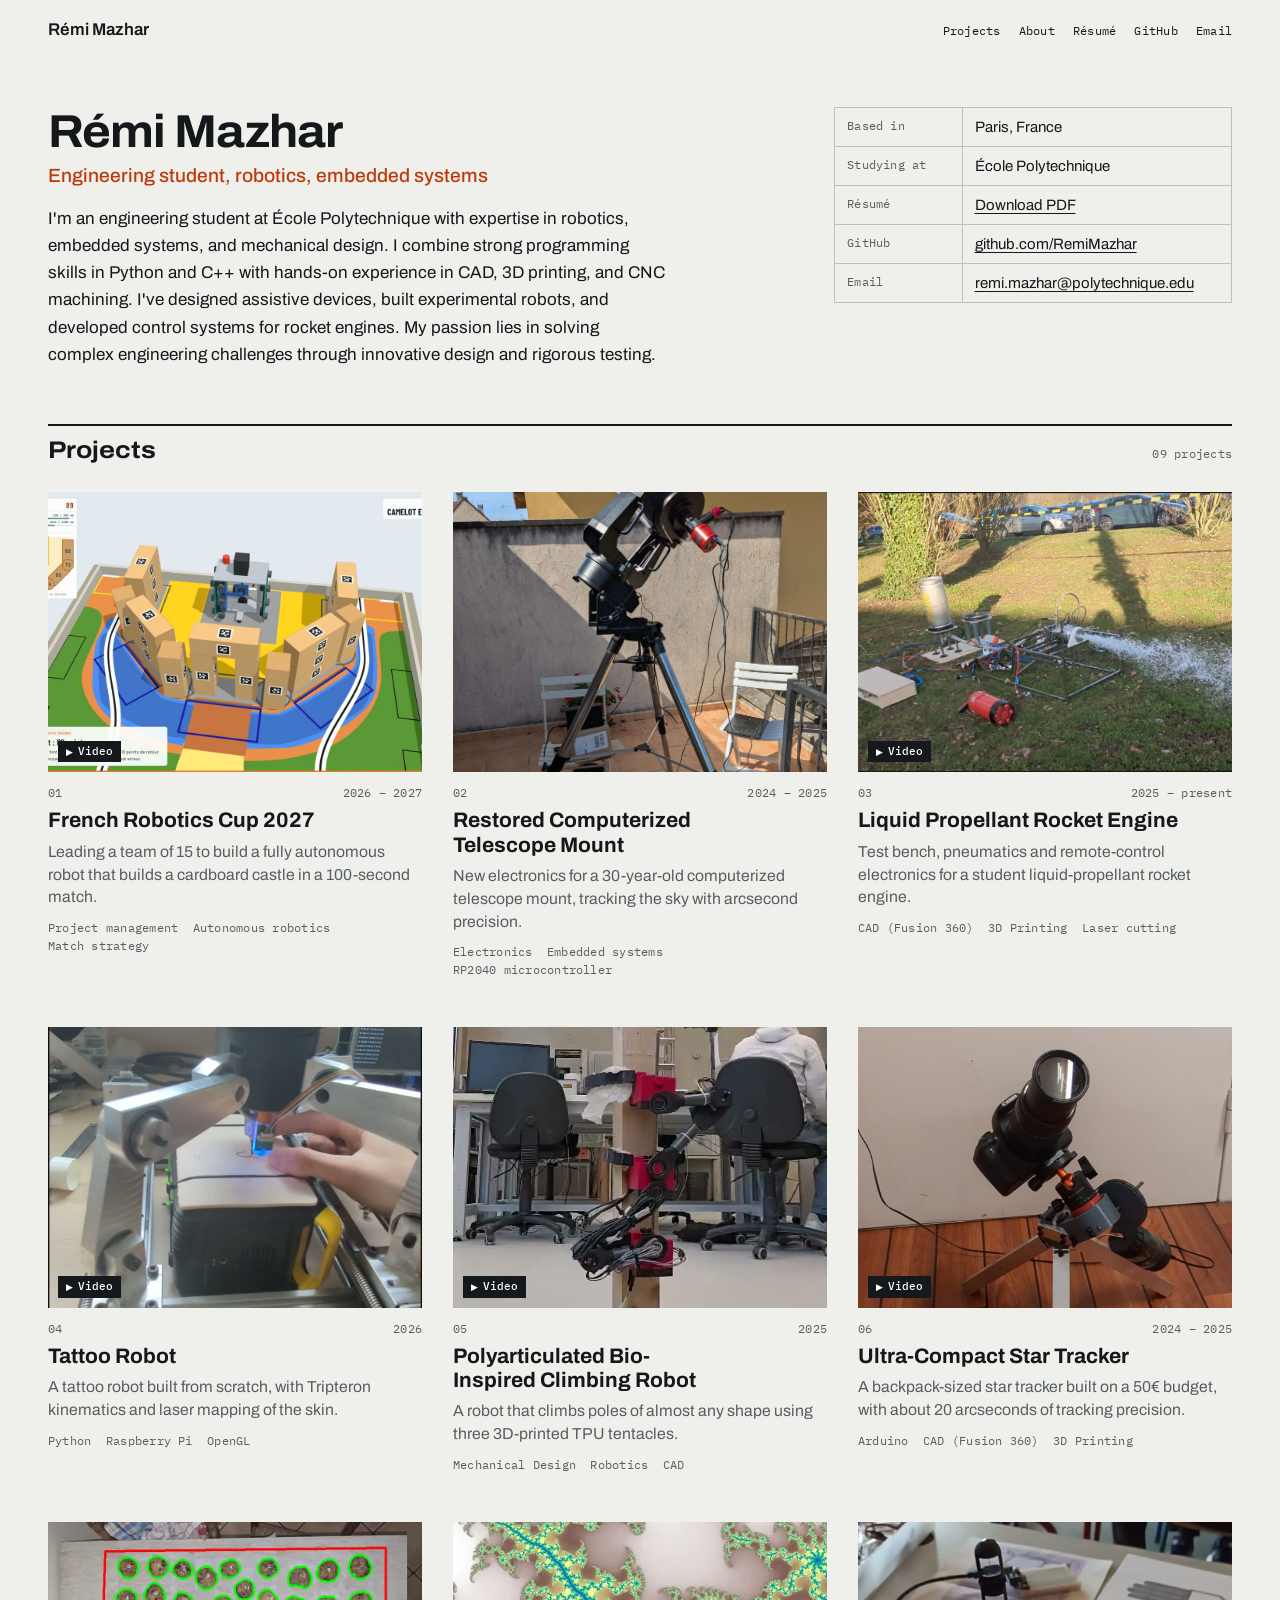
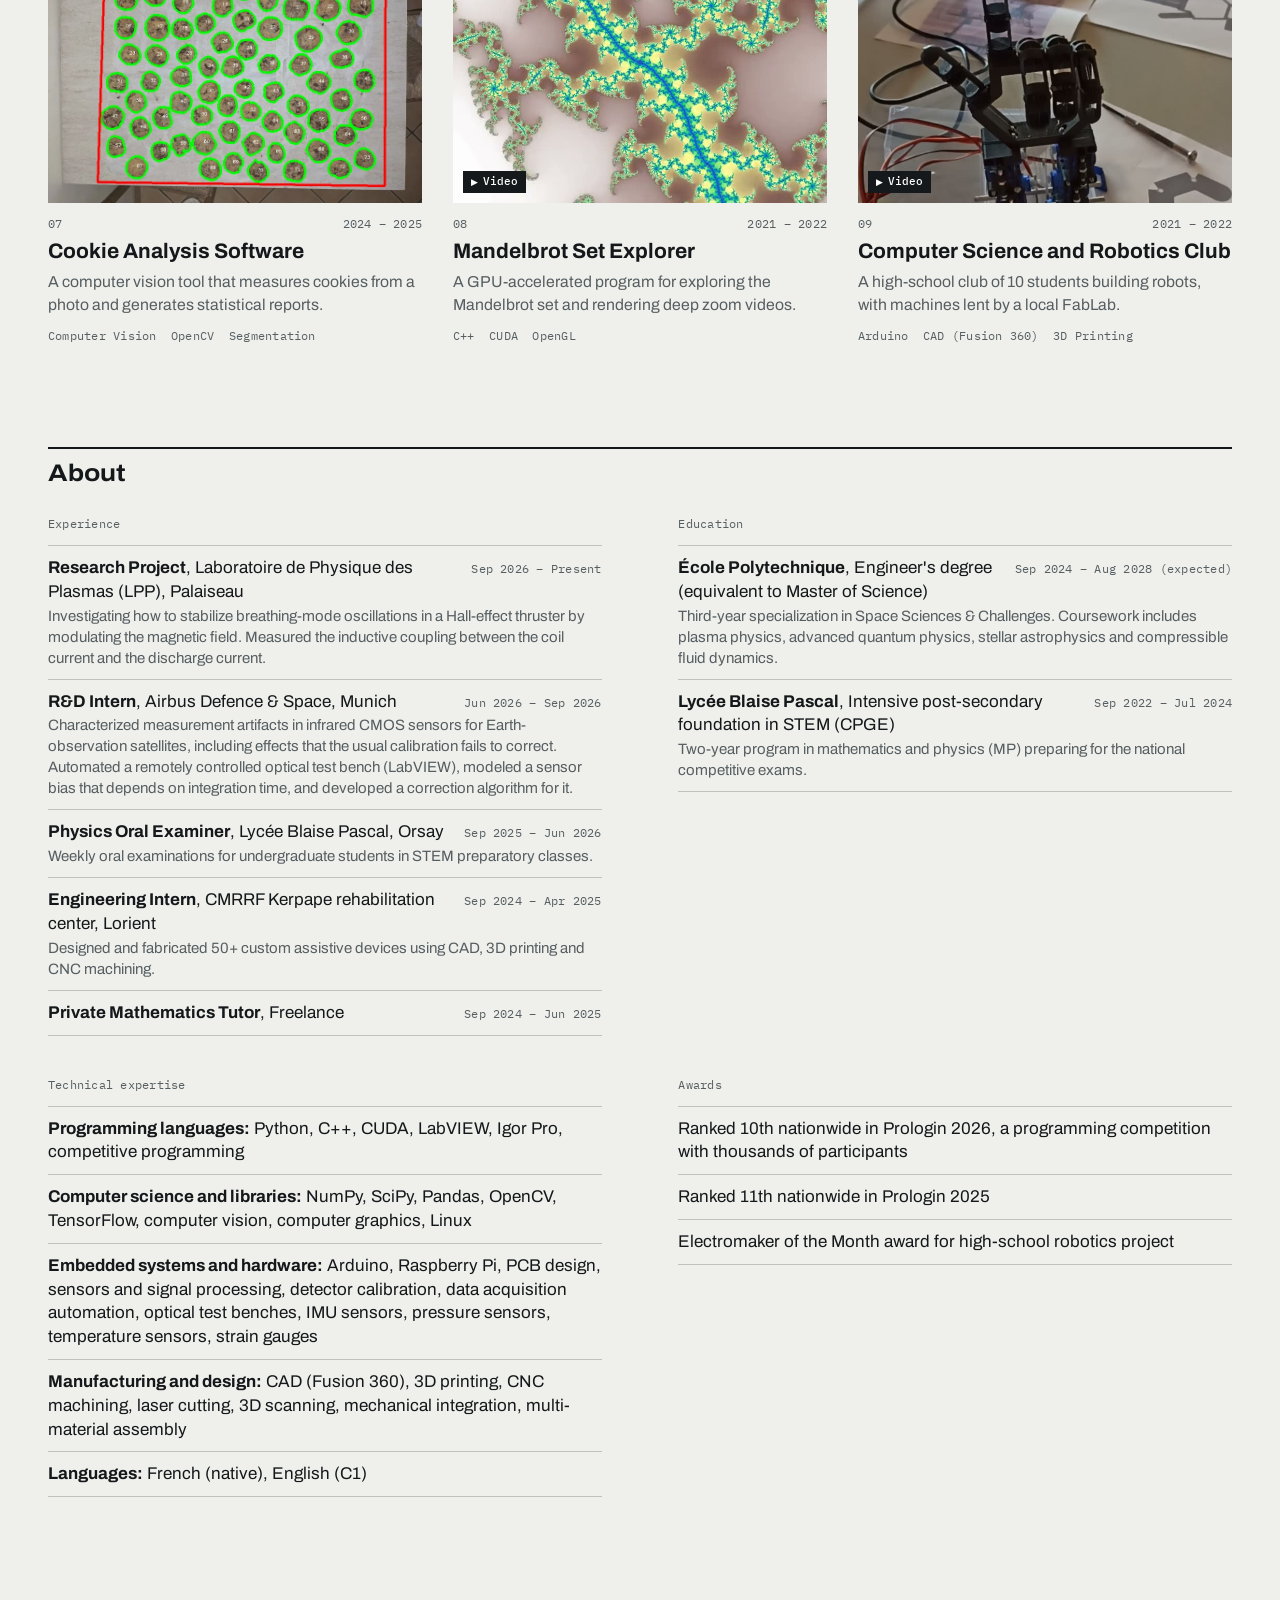
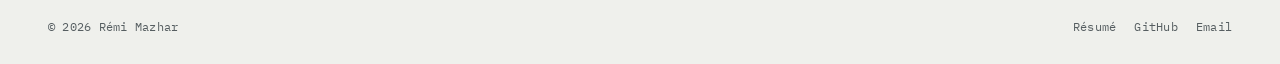
==== index.html @ 86ba4f4e "first" ====
<!doctype html>
<html lang="en">
<head>
<meta charset="utf-8">
<meta name="viewport" content="width=device-width, initial-scale=1">
<title>Rémi Mazhar, Engineering student, robotics, embedded systems</title>
<meta name="description" content="I&#x27;m an engineering student at École Polytechnique with expertise in robotics, embedded systems, and mechanical design. I combine strong programming skills…">
<meta property="og:title" content="Rémi Mazhar, Engineering student, robotics, embedded systems">
<meta property="og:description" content="I&#x27;m an engineering student at École Polytechnique with expertise in robotics, embedded systems, and mechanical design. I combine strong programming skills…">
<meta property="og:type" content="website"><meta property="og:url" content="https://remimazhar.github.io/portfolio/">
<link rel="icon" href="theme/favicon.svg" type="image/svg+xml">
<link rel="preload" href="theme/fonts/archivo-variable.woff2" as="font" type="font/woff2" crossorigin>
<link rel="stylesheet" href="theme/style.css">
<script src="theme/site.js" defer></script>
</head>
<body>
<a class="skip" href="#main">Skip to content</a>
<header class="topbar wrap">
  <a class="topbar-name" href="index.html">Rémi Mazhar</a>
  <nav aria-label="Main">
    <a href="index.html#projects">Projects</a>
    <a href="index.html#about">About</a>
    <a href="assets/resume.pdf">Résumé</a><a href="https://github.com/RemiMazhar">GitHub</a><a href="mailto:remi.mazhar@polytechnique.edu">Email</a>
  </nav>
</header>
<main id="main">
<div class="wrap">
<section class="hero">
  <div class="hero-grid">
    <div class="hero-text">
      
      <h1>Rémi Mazhar</h1>
      <p class="hero-headline">Engineering student, robotics, embedded systems</p>
      <p>I'm an engineering student at École Polytechnique with expertise in robotics, embedded systems, and mechanical design. I combine strong programming skills in Python and C++ with hands-on experience in CAD, 3D printing, and CNC machining. I've designed assistive devices, built experimental robots, and developed control systems for rocket engines. My passion lies in solving complex engineering challenges through innovative design and rigorous testing.</p>
    </div>
    <dl class="title-block"><div><dt>Based in</dt><dd>Paris, France</dd></div><div><dt>Studying at</dt><dd>École Polytechnique</dd></div><div><dt>Résumé</dt><dd><a href="assets/resume.pdf">Download PDF</a></dd></div><div><dt>GitHub</dt><dd><a href="https://github.com/RemiMazhar">github.com/RemiMazhar</a></dd></div><div><dt>Email</dt><dd><a href="mailto:remi.mazhar@polytechnique.edu">remi.mazhar@polytechnique.edu</a></dd></div></dl>
  </div>
</section>
<section id="projects" class="section">
  <div class="section-head"><h2>Projects</h2><p class="meta">09 projects</p></div>
  <ul class="cards">
<li class="card">
  <a href="projects/robotics-cup/index.html">
    <div class="card-media"><video muted loop playsinline aria-hidden="true" preload="none" poster="projects/robotics-cup/cover.jpg" src="projects/robotics-cup/cover.mp4"></video><span class="card-play">Video</span></div>
    <p class="meta"><span>01</span><span>2026 – 2027</span></p>
    <h3>French Robotics Cup 2027</h3>
    <p class="card-summary">Leading a team of 15 to build a fully autonomous robot that builds a cardboard castle in a 100-second match.</p>
    <ul class="card-skills"><li>Project management</li><li>Autonomous robotics</li><li>Match strategy</li></ul>
  </a>
</li>
<li class="card">
  <a href="projects/telescope-mount/index.html">
    <div class="card-media"><img src="projects/telescope-mount/cover.webp" alt="" loading="lazy" style="object-position:50% 25%"></div>
    <p class="meta"><span>02</span><span>2024 – 2025</span></p>
    <h3>Restored Computerized Telescope Mount</h3>
    <p class="card-summary">New electronics for a 30-year-old computerized telescope mount, tracking the sky with arcsecond precision.</p>
    <ul class="card-skills"><li>Electronics</li><li>Embedded systems</li><li>RP2040 microcontroller</li></ul>
  </a>
</li>
<li class="card">
  <a href="projects/rocket-engine/index.html">
    <div class="card-media"><video muted loop playsinline aria-hidden="true" preload="none" poster="projects/rocket-engine/cover.jpg" src="projects/rocket-engine/cover.mp4"></video><span class="card-play">Video</span></div>
    <p class="meta"><span>03</span><span>2025 – present</span></p>
    <h3>Liquid Propellant Rocket Engine</h3>
    <p class="card-summary">Test bench, pneumatics and remote-control electronics for a student liquid-propellant rocket engine.</p>
    <ul class="card-skills"><li>CAD (Fusion 360)</li><li>3D Printing</li><li>Laser cutting</li></ul>
  </a>
</li>
<li class="card">
  <a href="projects/tattoo-robot/index.html">
    <div class="card-media"><video muted loop playsinline aria-hidden="true" style="object-position:50% 45%" preload="none" poster="projects/tattoo-robot/cover.jpg" src="projects/tattoo-robot/cover.mp4"></video><span class="card-play">Video</span></div>
    <p class="meta"><span>04</span><span>2026</span></p>
    <h3>Tattoo Robot</h3>
    <p class="card-summary">A tattoo robot built from scratch, with Tripteron kinematics and laser mapping of the skin.</p>
    <ul class="card-skills"><li>Python</li><li>Raspberry Pi</li><li>OpenGL</li></ul>
  </a>
</li>
<li class="card">
  <a href="projects/climbing-robot/index.html">
    <div class="card-media"><video muted loop playsinline aria-hidden="true" style="object-position:50% 70%" preload="none" poster="projects/climbing-robot/cover.jpg" src="projects/climbing-robot/cover.mp4"></video><span class="card-play">Video</span></div>
    <p class="meta"><span>05</span><span>2025</span></p>
    <h3>Polyarticulated Bio-Inspired Climbing Robot</h3>
    <p class="card-summary">A robot that climbs poles of almost any shape using three 3D-printed TPU tentacles.</p>
    <ul class="card-skills"><li>Mechanical Design</li><li>Robotics</li><li>CAD</li></ul>
  </a>
</li>
<li class="card">
  <a href="projects/star-tracker/index.html">
    <div class="card-media"><video muted loop playsinline aria-hidden="true" style="object-position:50% 40%" preload="none" poster="projects/star-tracker/cover.jpg" src="projects/star-tracker/cover.mp4"></video><span class="card-play">Video</span></div>
    <p class="meta"><span>06</span><span>2024 – 2025</span></p>
    <h3>Ultra-Compact Star Tracker</h3>
    <p class="card-summary">A backpack-sized star tracker built on a 50€ budget, with about 20 arcseconds of tracking precision.</p>
    <ul class="card-skills"><li>Arduino</li><li>CAD (Fusion 360)</li><li>3D Printing</li></ul>
  </a>
</li>
<li class="card">
  <a href="projects/cookie-analysis/index.html">
    <div class="card-media"><img src="projects/cookie-analysis/cover.webp" alt="" loading="lazy"></div>
    <p class="meta"><span>07</span><span>2024 – 2025</span></p>
    <h3>Cookie Analysis Software</h3>
    <p class="card-summary">A computer vision tool that measures cookies from a photo and generates statistical reports.</p>
    <ul class="card-skills"><li>Computer Vision</li><li>OpenCV</li><li>Segmentation</li></ul>
  </a>
</li>
<li class="card">
  <a href="projects/mandelbrot-explorer/index.html">
    <div class="card-media"><video muted loop playsinline aria-hidden="true" preload="none" poster="projects/mandelbrot-explorer/cover.jpg" src="projects/mandelbrot-explorer/cover.mp4"></video><span class="card-play">Video</span></div>
    <p class="meta"><span>08</span><span>2021 – 2022</span></p>
    <h3>Mandelbrot Set Explorer</h3>
    <p class="card-summary">A GPU-accelerated program for exploring the Mandelbrot set and rendering deep zoom videos.</p>
    <ul class="card-skills"><li>C++</li><li>CUDA</li><li>OpenGL</li></ul>
  </a>
</li>
<li class="card">
  <a href="projects/robotics-club/index.html">
    <div class="card-media"><video muted loop playsinline aria-hidden="true" style="object-position:50% 35%" preload="none" poster="projects/robotics-club/cover.jpg" src="projects/robotics-club/cover.mp4"></video><span class="card-play">Video</span></div>
    <p class="meta"><span>09</span><span>2021 – 2022</span></p>
    <h3>Computer Science and Robotics Club</h3>
    <p class="card-summary">A high-school club of 10 students building robots, with machines lent by a local FabLab.</p>
    <ul class="card-skills"><li>Arduino</li><li>CAD (Fusion 360)</li><li>3D Printing</li></ul>
  </a>
</li>
  </ul>
</section>
<section id="about" class="section">
  <div class="section-head"><h2>About</h2></div>
  <div class="about"><section class="about-block"><h3>Experience</h3><ul><li class="row"><span class="row-main"><strong>Research Project</strong>, Laboratoire de Physique des Plasmas (LPP), Palaiseau</span><span class="row-side">Sep 2026 – Present</span><span class="row-detail">Investigating how to stabilize breathing-mode oscillations in a Hall-effect thruster by modulating the magnetic field. Measured the inductive coupling between the coil current and the discharge current.</span></li><li class="row"><span class="row-main"><strong>R&amp;D Intern</strong>, Airbus Defence &amp; Space, Munich</span><span class="row-side">Jun 2026 – Sep 2026</span><span class="row-detail">Characterized measurement artifacts in infrared CMOS sensors for Earth-observation satellites, including effects that the usual calibration fails to correct. Automated a remotely controlled optical test bench (LabVIEW), modeled a sensor bias that depends on integration time, and developed a correction algorithm for it.</span></li><li class="row"><span class="row-main"><strong>Physics Oral Examiner</strong>, Lycée Blaise Pascal, Orsay</span><span class="row-side">Sep 2025 – Jun 2026</span><span class="row-detail">Weekly oral examinations for undergraduate students in STEM preparatory classes.</span></li><li class="row"><span class="row-main"><strong>Engineering Intern</strong>, CMRRF Kerpape rehabilitation center, Lorient</span><span class="row-side">Sep 2024 – Apr 2025</span><span class="row-detail">Designed and fabricated 50+ custom assistive devices using CAD, 3D printing and CNC machining.</span></li><li class="row"><span class="row-main"><strong>Private Mathematics Tutor</strong>, Freelance</span><span class="row-side">Sep 2024 – Jun 2025</span></li></ul></section>
<section class="about-block"><h3>Education</h3><ul><li class="row"><span class="row-main"><strong>École Polytechnique</strong>, Engineer's degree (equivalent to Master of Science)</span><span class="row-side">Sep 2024 – Aug 2028 (expected)</span><span class="row-detail">Third-year specialization in Space Sciences &amp; Challenges. Coursework includes plasma physics, advanced quantum physics, stellar astrophysics and compressible fluid dynamics.</span></li><li class="row"><span class="row-main"><strong>Lycée Blaise Pascal</strong>, Intensive post-secondary foundation in STEM (CPGE)</span><span class="row-side">Sep 2022 – Jul 2024</span><span class="row-detail">Two-year program in mathematics and physics (MP) preparing for the national competitive exams.</span></li></ul></section>
<section class="about-block"><h3>Technical expertise</h3><ul><li><strong>Programming languages:</strong> Python, C++, CUDA, LabVIEW, Igor Pro, competitive programming</li><li><strong>Computer science and libraries:</strong> NumPy, SciPy, Pandas, OpenCV, TensorFlow, computer vision, computer graphics, Linux</li><li><strong>Embedded systems and hardware:</strong> Arduino, Raspberry Pi, PCB design, sensors and signal processing, detector calibration, data acquisition automation, optical test benches, IMU sensors, pressure sensors, temperature sensors, strain gauges</li><li><strong>Manufacturing and design:</strong> CAD (Fusion 360), 3D printing, CNC machining, laser cutting, 3D scanning, mechanical integration, multi-material assembly</li><li><strong>Languages:</strong> French (native), English (C1)</li></ul></section>
<section class="about-block"><h3>Awards</h3><ul><li>Ranked 10th nationwide in Prologin 2026, a programming competition with thousands of participants</li><li>Ranked 11th nationwide in Prologin 2025</li><li>Electromaker of the Month award for high-school robotics project</li></ul></section></div>
</section>
</div>
</main>
<footer class="footer wrap">
  <span>© 2026 Rémi Mazhar</span>
  <span class="footer-links"><a href="assets/resume.pdf">Résumé</a><a href="https://github.com/RemiMazhar">GitHub</a><a href="mailto:remi.mazhar@polytechnique.edu">Email</a></span>
</footer>
</body>
</html>
---- theme/style.css ----
/* Portfolio theme. To restyle the whole site, start with the colors just below. */

:root {
  --bg: #eff0ec;
  --surface: #e2e4de;
  --ink: #14181a;
  --muted: #565e61;
  --line: rgb(20 24 26 / 0.22);
  --accent: #bf3a0b;
  --stage: #15191b; /* behind videos and letterboxed pictures */
  --sans: "Archivo", system-ui, -apple-system, "Segoe UI", sans-serif;
  --mono: "IBM Plex Mono", ui-monospace, "SF Mono", Menlo, Consolas, monospace;
  --gutter: clamp(16px, 4vw, 48px);
}

@media (prefers-color-scheme: dark) {
  :root {
    --bg: #101315;
    --surface: #1b2023;
    --ink: #ebede8;
    --muted: #a0a8aa;
    --line: rgb(235 237 232 / 0.2);
    --accent: #ff8a57;
    --stage: #070909;
    color-scheme: dark;
  }
}

@font-face {
  font-family: "Archivo";
  src: url("fonts/archivo-variable.woff2") format("woff2");
  font-weight: 100 900;
  font-stretch: 62% 125%;
  font-display: swap;
}
@font-face {
  font-family: "IBM Plex Mono";
  src: url("fonts/ibm-plex-mono-400.woff2") format("woff2");
  font-weight: 400;
  font-display: swap;
}
@font-face {
  font-family: "IBM Plex Mono";
  src: url("fonts/ibm-plex-mono-500.woff2") format("woff2");
  font-weight: 500;
  font-display: swap;
}

*, *::before, *::after { box-sizing: border-box; }

html { -webkit-text-size-adjust: 100%; scroll-behavior: smooth; scroll-padding-top: 24px; }

body {
  margin: 0;
  background: var(--bg);
  color: var(--ink);
  font: 400 1.0625rem/1.6 var(--sans);
  -webkit-font-smoothing: antialiased;
}

img, video, iframe { display: block; max-width: 100%; }
figure { margin: 0; }
ul, ol { margin: 0; padding: 0; }
a { color: inherit; text-underline-offset: 0.18em; text-decoration-thickness: 1px; }
a:hover { color: var(--accent); }
:focus-visible { outline: 2px solid var(--accent); outline-offset: 3px; }

h1, h2, h3, h4 { margin: 0; font-weight: 700; line-height: 1.08; text-wrap: balance; }

.wrap { width: 100%; max-width: 1360px; margin-inline: auto; padding-inline: var(--gutter); }

.skip { position: absolute; left: -9999px; }
.skip:focus { left: var(--gutter); top: 8px; z-index: 10; background: var(--bg); padding: 8px 12px; }

/* The small monospace labels used throughout */
.meta, .topbar nav, .footer, .title-block dt, .project-side h2, .gallery h2, .card-skills,
.tags, .back, .row-side, figcaption, .about-block h3 {
  font-family: var(--mono);
  font-size: 0.75rem;
  line-height: 1.5;
  letter-spacing: 0.02em;
}
.meta { display: flex; gap: 1.5em; margin: 0; color: var(--muted); }

/* ---------- Top bar ---------- */
.topbar {
  display: flex;
  flex-wrap: wrap;
  align-items: baseline;
  justify-content: space-between;
  gap: 4px 24px;
  padding-block: 16px;
}
.topbar-name { font-weight: 600; text-decoration: none; }
.topbar nav { display: flex; flex-wrap: wrap; gap: 4px 18px; }
.topbar nav a, .footer a, .back a { text-decoration: none; }
.topbar nav a:hover, .footer a:hover, .back a:hover { text-decoration: underline; }

/* ---------- Home: hero ---------- */
.hero { padding-block: clamp(24px, 4vw, 48px) clamp(32px, 4.5vw, 56px); }
.hero h1 {
  font-size: clamp(2.125rem, 3.6vw, 3rem);
  font-stretch: 106%;
  font-weight: 700;
  letter-spacing: -0.02em;
  line-height: 1.1;
}
.hero-grid {
  display: grid;
  grid-template-columns: minmax(0, 7fr) minmax(0, 4fr);
  gap: 32px clamp(32px, 7vw, 112px);
  align-items: start;
}
.hero-headline {
  margin: 6px 0 16px;
  font-size: clamp(1.0625rem, 1.5vw, 1.25rem);
  font-weight: 500;
  line-height: 1.3;
  color: var(--accent);
  text-wrap: balance;
}
.hero-text p:not(.hero-headline) { margin: 0; max-width: 62ch; }
.hero-photo { width: 120px; height: 120px; object-fit: cover; border-radius: 50%; margin-bottom: 20px; }

/* The block of facts is drawn like the title block of an engineering drawing */
.title-block { margin: 0; border: 1px solid var(--line); }
.title-block > div {
  display: grid;
  grid-template-columns: 7.5em minmax(0, 1fr);
  border-bottom: 1px solid var(--line);
}
.title-block > div:last-child { border-bottom: 0; }
.title-block dt { padding: 9px 12px; color: var(--muted); border-right: 1px solid var(--line); }
.title-block dd { margin: 0; padding: 7px 12px; font-size: 0.9375rem; overflow-wrap: anywhere; }

/* ---------- Sections ---------- */
.section { padding-block: 0 clamp(56px, 8vw, 104px); }
.section-head {
  display: flex;
  justify-content: space-between;
  align-items: baseline;
  border-top: 2px solid var(--ink);
  padding-top: 12px;
  margin-bottom: 28px;
}
.section-head h2 { font-size: 1.5rem; font-stretch: 112%; }

/* ---------- Project preview cards ---------- */
.cards {
  list-style: none;
  display: grid;
  grid-template-columns: repeat(auto-fill, minmax(min(100%, 340px), 1fr));
  gap: 48px clamp(20px, 2.4vw, 32px);
}
.card a { display: block; height: 100%; text-decoration: none; }
.card a:hover { color: inherit; }
.card-media {
  position: relative;
  aspect-ratio: 4 / 3;
  overflow: hidden;
  background: var(--surface);
  margin-bottom: 12px;
}
.card-media img, .card-media video {
  width: 100%;
  height: 100%;
  object-fit: cover;
  transition: transform 0.5s cubic-bezier(0.2, 0.7, 0.2, 1);
}
.card a:hover .card-media img, .card a:hover .card-media video,
.card a:focus-visible .card-media img, .card a:focus-visible .card-media video { transform: scale(1.03); }
.card-empty {
  display: grid;
  place-items: center;
  height: 100%;
  font-size: 5rem;
  font-weight: 800;
  color: var(--muted);
}
.card-play {
  position: absolute;
  left: 10px;
  bottom: 10px;
  padding: 2px 8px;
  background: var(--stage);
  color: #fff;
  font: 500 0.6875rem/1.6 var(--mono);
}
.card-play::before { content: "▶ "; font-size: 0.8em; }
.card .meta { justify-content: space-between; }
.card h3 { margin-top: 6px; font-size: 1.3125rem; line-height: 1.15; transition: color 0.15s; }
.card a:hover h3, .card a:focus-visible h3 { color: var(--accent); }
.card-summary { margin: 8px 0 10px; color: var(--muted); font-size: 0.9875rem; line-height: 1.45; }
.card-skills { list-style: none; display: flex; flex-wrap: wrap; gap: 0 1.2em; color: var(--muted); }

/* ---------- About ---------- */
.about { display: grid; grid-template-columns: repeat(2, minmax(0, 1fr)); gap: 40px clamp(32px, 6vw, 88px); }
.about-block { min-width: 0; }
.about-block h3 { color: var(--muted); font-weight: 400; margin-bottom: 12px; }
.about-block ul { list-style: none; }
.about-block li { padding-block: 10px; border-top: 1px solid var(--line); line-height: 1.4; }
.about-block li:last-child { border-bottom: 1px solid var(--line); }
.row { display: grid; grid-template-columns: minmax(0, 1fr) auto; gap: 2px 16px; align-items: baseline; }
.row-side { color: var(--muted); white-space: nowrap; }
.row-detail { grid-column: 1 / -1; color: var(--muted); font-size: 0.9375rem; }

/* ---------- Project page ---------- */
.project { padding-bottom: clamp(48px, 7vw, 88px); }
.back { margin: 12px 0 clamp(28px, 5vw, 56px); }
.project-head .meta { margin-bottom: 12px; }
.project-head h1 {
  font-size: clamp(1.875rem, 3.6vw, 3rem);
  font-stretch: 106%;
  font-weight: 700;
  letter-spacing: -0.02em;
  line-height: 1.1;
  max-width: 24em;
}
.project-summary {
  display: grid;
  grid-template-columns: minmax(0, 7fr) minmax(0, 5fr);
  gap: 32px clamp(32px, 7vw, 104px);
  margin-block: clamp(28px, 4vw, 48px);
}
.lead p { margin: 0 0 0.8em; font-size: clamp(1.1875rem, 1.7vw, 1.375rem); line-height: 1.42; }
.lead p:last-child { margin-bottom: 0; }
.project-side > section + section { margin-top: 24px; }
.project-side h2, .gallery h2 {
  font-weight: 400;
  color: var(--muted);
  padding-bottom: 6px;
  margin-bottom: 8px;
  border-bottom: 1px solid var(--line);
}
.project-side p { margin: 0 0 6px; font-size: 0.9875rem; line-height: 1.45; }
.project-side ul:not(.tags) { list-style: none; font-size: 0.9875rem; line-height: 1.45; }
.project-side ul:not(.tags) li { padding-left: 1.1em; text-indent: -1.1em; margin-bottom: 6px; }
.project-side ul:not(.tags) li::before { content: "→"; display: inline-block; width: 1.1em; text-indent: 0; color: var(--accent); }
.tags { list-style: none; display: flex; flex-wrap: wrap; gap: 6px; }
.tags li { padding: 1px 7px; border: 1px solid var(--line); }

.project-hero { background: var(--stage); margin-bottom: clamp(32px, 5vw, 64px); }
.project-hero a { display: block; }
.project-hero img, .project-hero video {
  width: 100%;
  max-height: min(82vh, 860px);
  object-fit: contain;
}

/* The written story */
.prose { max-width: 720px; margin-inline: auto; margin-bottom: clamp(40px, 6vw, 72px); }
.prose h2 {
  font-size: 1.625rem;
  font-stretch: 105%;
  margin: 2em 0 0.55em;
  scroll-margin-top: 24px;
}
.prose h2:first-child { margin-top: 0; }
.prose h3 { font-size: 1.25rem; margin: 1.6em 0 0.5em; }
.prose h4 { font-size: 1.0625rem; margin: 1.4em 0 0.4em; }
.prose p { margin: 0 0 1em; }
.prose ul, .prose ol { margin: 0 0 1em; padding-left: 1.2em; }
.prose li { margin-bottom: 0.45em; }
.prose li::marker { color: var(--accent); }
.prose a { color: var(--accent); }
.prose code { font: 0.9em var(--mono); background: var(--surface); padding: 0.1em 0.3em; }
.prose pre { overflow-x: auto; background: var(--surface); padding: 14px 16px; font-size: 0.875rem; }
.prose pre code { background: none; padding: 0; }
.prose figure, .media-row { margin-block: 1.75em; }
.prose figure img, .prose figure video { margin-inline: auto; max-height: 74vh; width: auto; }
.prose .media-row figure { margin: 0; }
.media-row { display: flex; flex-wrap: wrap; gap: 8px; }
.media-row figure { flex: 1 1 240px; min-width: 0; }
.embed { width: 100%; aspect-ratio: 16 / 9; border: 0; }
figcaption { margin-top: 6px; color: var(--muted); }
.prose figcaption { text-align: center; }
a.zoom { display: block; cursor: zoom-in; }

/* Gallery */
.gallery { margin-bottom: clamp(40px, 6vw, 72px); }
.gallery h2 { margin-bottom: 16px; }
.gallery-grid {
  display: grid;
  grid-template-columns: repeat(auto-fill, minmax(min(100%, 280px), 1fr));
  gap: 24px 12px;
}
.tile { display: block; aspect-ratio: 4 / 3; background: var(--stage); overflow: hidden; }
.tile img { width: 100%; height: 100%; object-fit: cover; transition: opacity 0.15s; }
a.tile:hover img { opacity: 0.86; }
.tile video { width: 100%; height: 100%; object-fit: contain; }

/* Previous / next */
.pager {
  display: grid;
  grid-template-columns: repeat(2, minmax(0, 1fr));
  gap: 16px;
  border-top: 2px solid var(--ink);
  padding-top: 12px;
}
.pager a { display: block; text-decoration: none; }
.pager-next { text-align: right; }
.pager-next .meta { justify-content: flex-end; }
.pager-title { display: block; margin-top: 2px; font-size: clamp(1.0625rem, 2vw, 1.5rem); font-weight: 700; line-height: 1.15; }
.pager a:hover .meta { color: inherit; }

/* Footer */
.footer {
  display: flex;
  flex-wrap: wrap;
  justify-content: space-between;
  gap: 8px 24px;
  padding-block: 18px 28px;
  color: var(--muted);
}
.footer-links { display: flex; flex-wrap: wrap; gap: 4px 18px; }

/* Enlarged pictures */
.lightbox {
  width: 100vw;
  height: 100dvh;
  max-width: none;
  max-height: none;
  margin: 0;
  padding: 0;
  border: 0;
  background: rgb(7 9 9 / 0.96);
  color: #fff;
}
.lightbox[open] { display: grid; grid-template-rows: minmax(0, 1fr) auto; }
.lightbox::backdrop { background: transparent; }
.lightbox-stage { position: relative; min-height: 0; }
.lightbox img {
  position: absolute;
  inset: 16px;
  width: calc(100% - 32px);
  height: calc(100% - 32px);
  max-width: none;
  object-fit: contain;
}
.lightbox-bar {
  display: flex;
  align-items: center;
  gap: 16px;
  padding: 10px var(--gutter) max(10px, env(safe-area-inset-bottom));
  font: 0.8125rem/1.4 var(--mono);
}
.lightbox-caption { flex: 1; min-width: 0; }
.lightbox button {
  min-width: 44px;
  min-height: 44px;
  padding: 0 10px;
  background: none;
  border: 1px solid rgb(255 255 255 / 0.35);
  color: inherit;
  font: inherit;
  cursor: pointer;
}
.lightbox button:hover { background: rgb(255 255 255 / 0.14); }

/* ---------- Narrow screens ---------- */
@media (max-width: 820px) {
  .hero-grid, .project-summary, .about { grid-template-columns: minmax(0, 1fr); }
}
@media (max-width: 520px) {
  .row { grid-template-columns: minmax(0, 1fr); }
  .row-side { white-space: normal; }
}

/* ---------- A gentle entrance when a page opens ---------- */
@keyframes rise {
  from { opacity: 0; transform: translateY(10px); }
  to { opacity: 1; transform: none; }
}
.hero-text, .title-block, .card, .project-head, .project-summary {
  animation: rise 0.5s cubic-bezier(0.2, 0.7, 0.2, 1) both;
}
.title-block, .project-summary { animation-delay: 0.08s; }
.card:nth-child(1) { animation-delay: 0.12s; }
.card:nth-child(2) { animation-delay: 0.18s; }
.card:nth-child(3) { animation-delay: 0.24s; }
.card:nth-child(n + 4) { animation-delay: 0.3s; }

@media (prefers-reduced-motion: reduce) {
  html { scroll-behavior: auto; }
  * { transition: none !important; animation: none !important; }
}
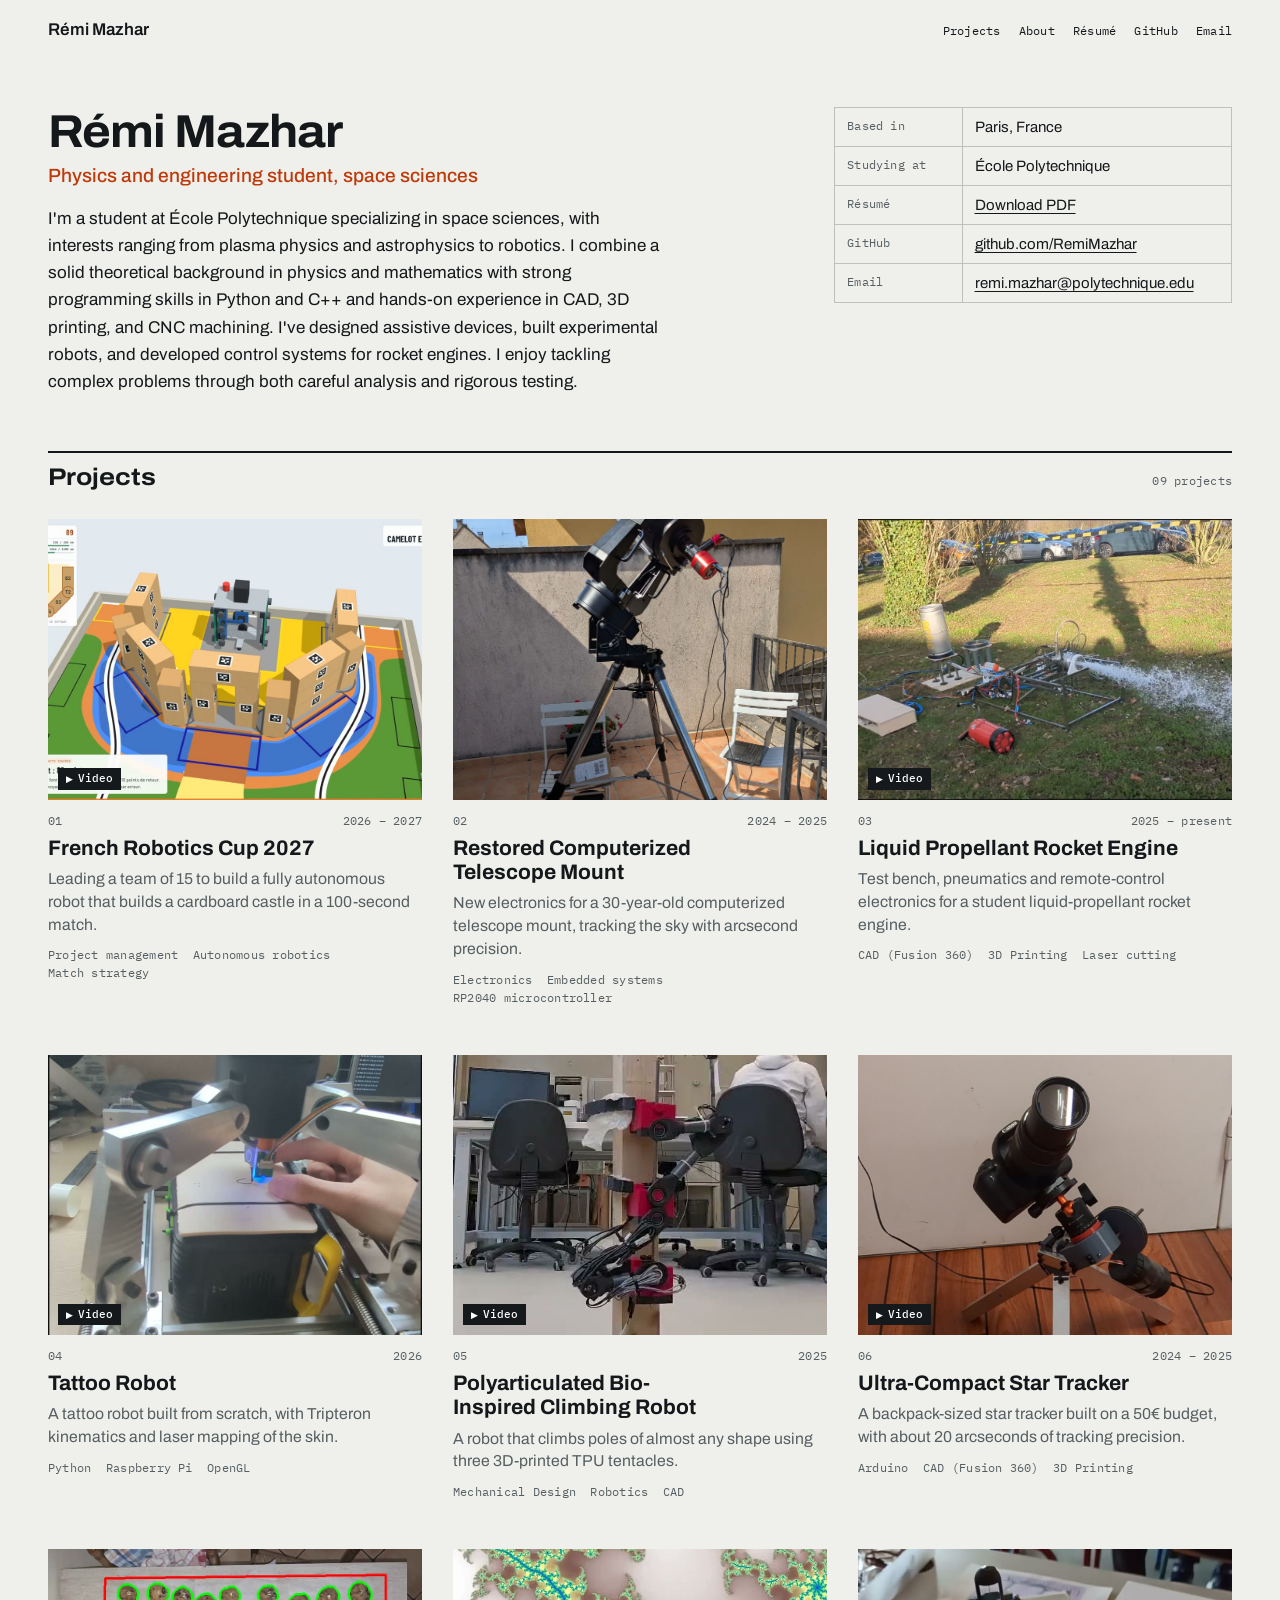
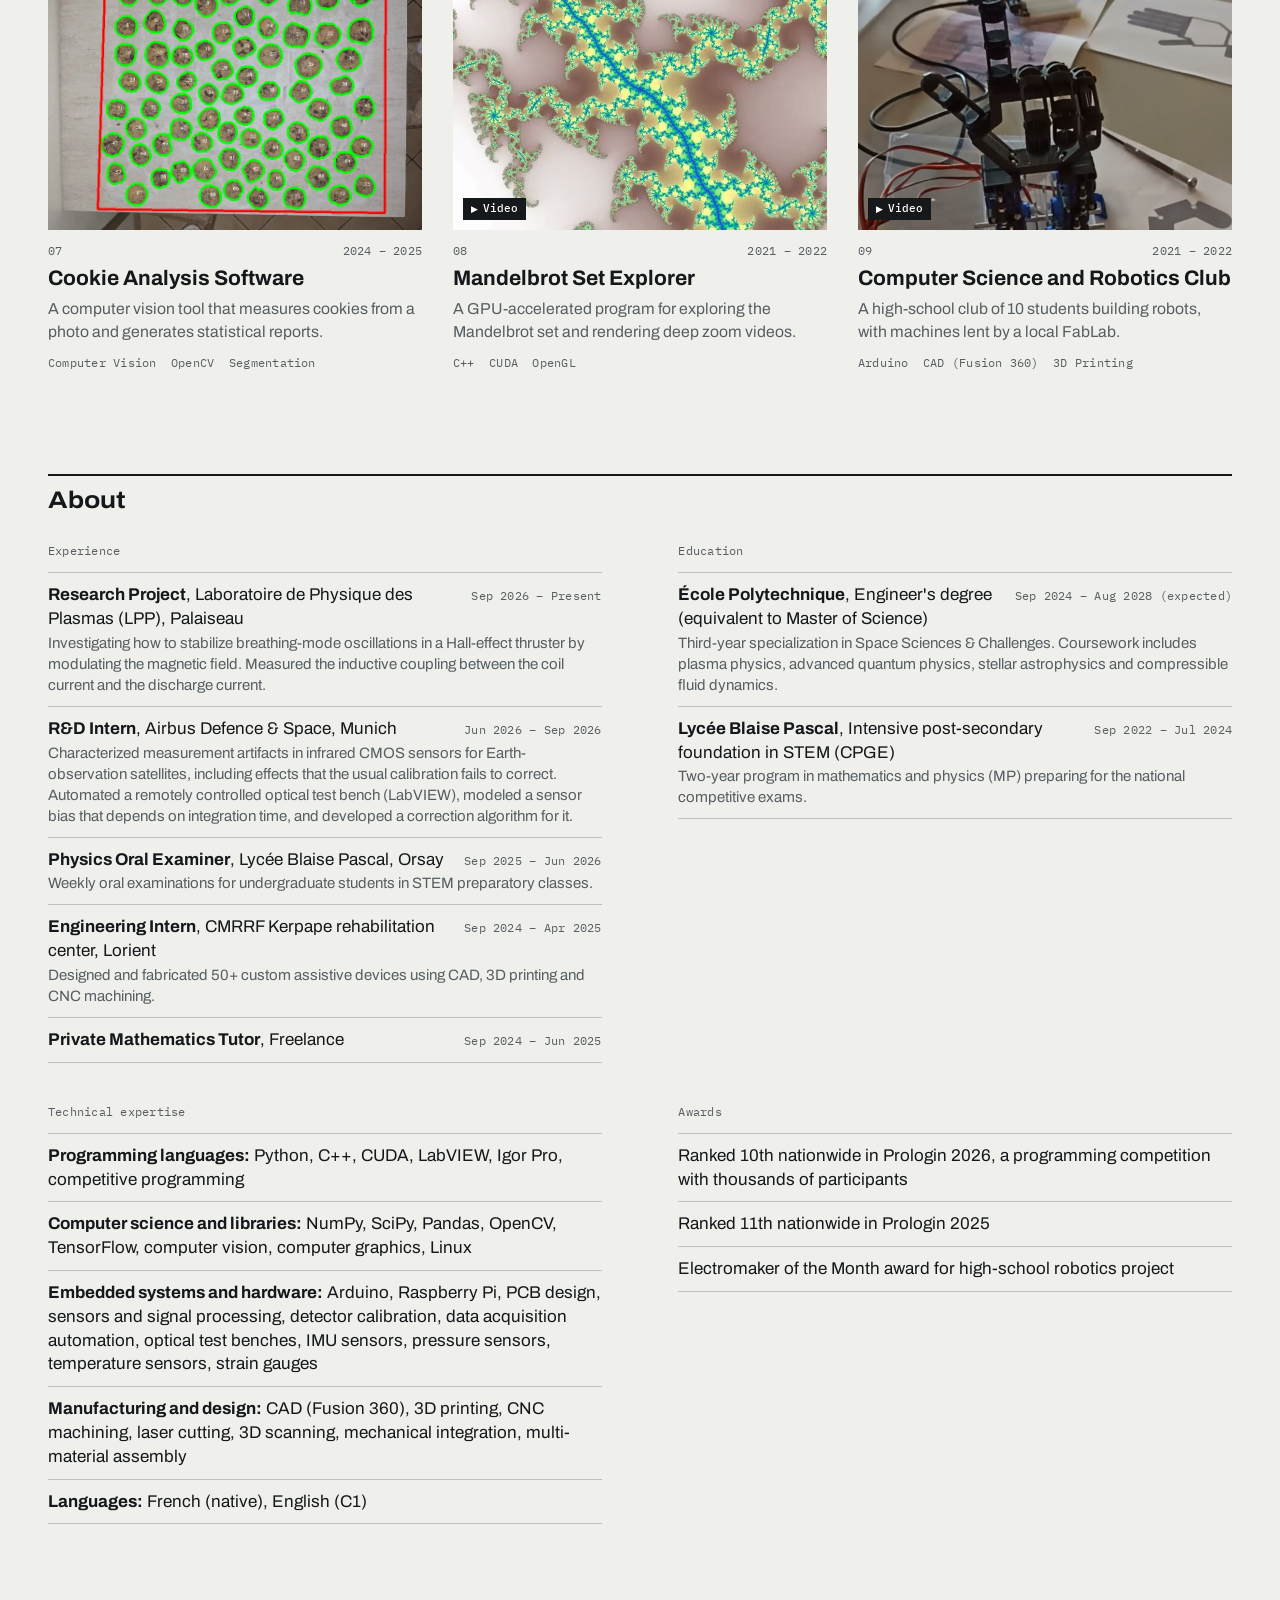
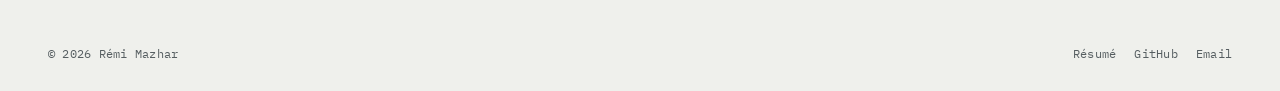
==== commit 3137f48c: "update overview" ====
--- a/index.html
+++ b/index.html
@@ -3,11 +3,11 @@
 <head>
 <meta charset="utf-8">
 <meta name="viewport" content="width=device-width, initial-scale=1">
-<title>Rémi Mazhar, Engineering student, robotics, embedded systems</title>
-<meta name="description" content="I&#x27;m an engineering student at École Polytechnique with expertise in robotics, embedded systems, and mechanical design. I combine strong programming skills…">
-<meta property="og:title" content="Rémi Mazhar, Engineering student, robotics, embedded systems">
-<meta property="og:description" content="I&#x27;m an engineering student at École Polytechnique with expertise in robotics, embedded systems, and mechanical design. I combine strong programming skills…">
-<meta property="og:type" content="website"><meta property="og:url" content="https://remimazhar.github.io/portfolio/">
+<title>Rémi Mazhar, Physics and engineering student, space sciences</title>
+<meta name="description" content="I&#x27;m a student at École Polytechnique specializing in space sciences, with interests ranging from plasma physics and astrophysics to robotics. I combine a…">
+<meta property="og:title" content="Rémi Mazhar, Physics and engineering student, space sciences">
+<meta property="og:description" content="I&#x27;m a student at École Polytechnique specializing in space sciences, with interests ranging from plasma physics and astrophysics to robotics. I combine a…">
+<meta property="og:type" content="website"><meta property="og:url" content="https://remimazhar.com/">
 <link rel="icon" href="theme/favicon.svg" type="image/svg+xml">
 <link rel="preload" href="theme/fonts/archivo-variable.woff2" as="font" type="font/woff2" crossorigin>
 <link rel="stylesheet" href="theme/style.css">
@@ -30,8 +30,8 @@
     <div class="hero-text">
       
       <h1>Rémi Mazhar</h1>
-      <p class="hero-headline">Engineering student, robotics, embedded systems</p>
-      <p>I'm an engineering student at École Polytechnique with expertise in robotics, embedded systems, and mechanical design. I combine strong programming skills in Python and C++ with hands-on experience in CAD, 3D printing, and CNC machining. I've designed assistive devices, built experimental robots, and developed control systems for rocket engines. My passion lies in solving complex engineering challenges through innovative design and rigorous testing.</p>
+      <p class="hero-headline">Physics and engineering student, space sciences</p>
+      <p>I'm a student at École Polytechnique specializing in space sciences, with interests ranging from plasma physics and astrophysics to robotics. I combine a solid theoretical background in physics and mathematics with strong programming skills in Python and C++ and hands-on experience in CAD, 3D printing, and CNC machining. I've designed assistive devices, built experimental robots, and developed control systems for rocket engines. I enjoy tackling complex problems through both careful analysis and rigorous testing.</p>
     </div>
     <dl class="title-block"><div><dt>Based in</dt><dd>Paris, France</dd></div><div><dt>Studying at</dt><dd>École Polytechnique</dd></div><div><dt>Résumé</dt><dd><a href="assets/resume.pdf">Download PDF</a></dd></div><div><dt>GitHub</dt><dd><a href="https://github.com/RemiMazhar">github.com/RemiMazhar</a></dd></div><div><dt>Email</dt><dd><a href="mailto:remi.mazhar@polytechnique.edu">remi.mazhar@polytechnique.edu</a></dd></div></dl>
   </div>
